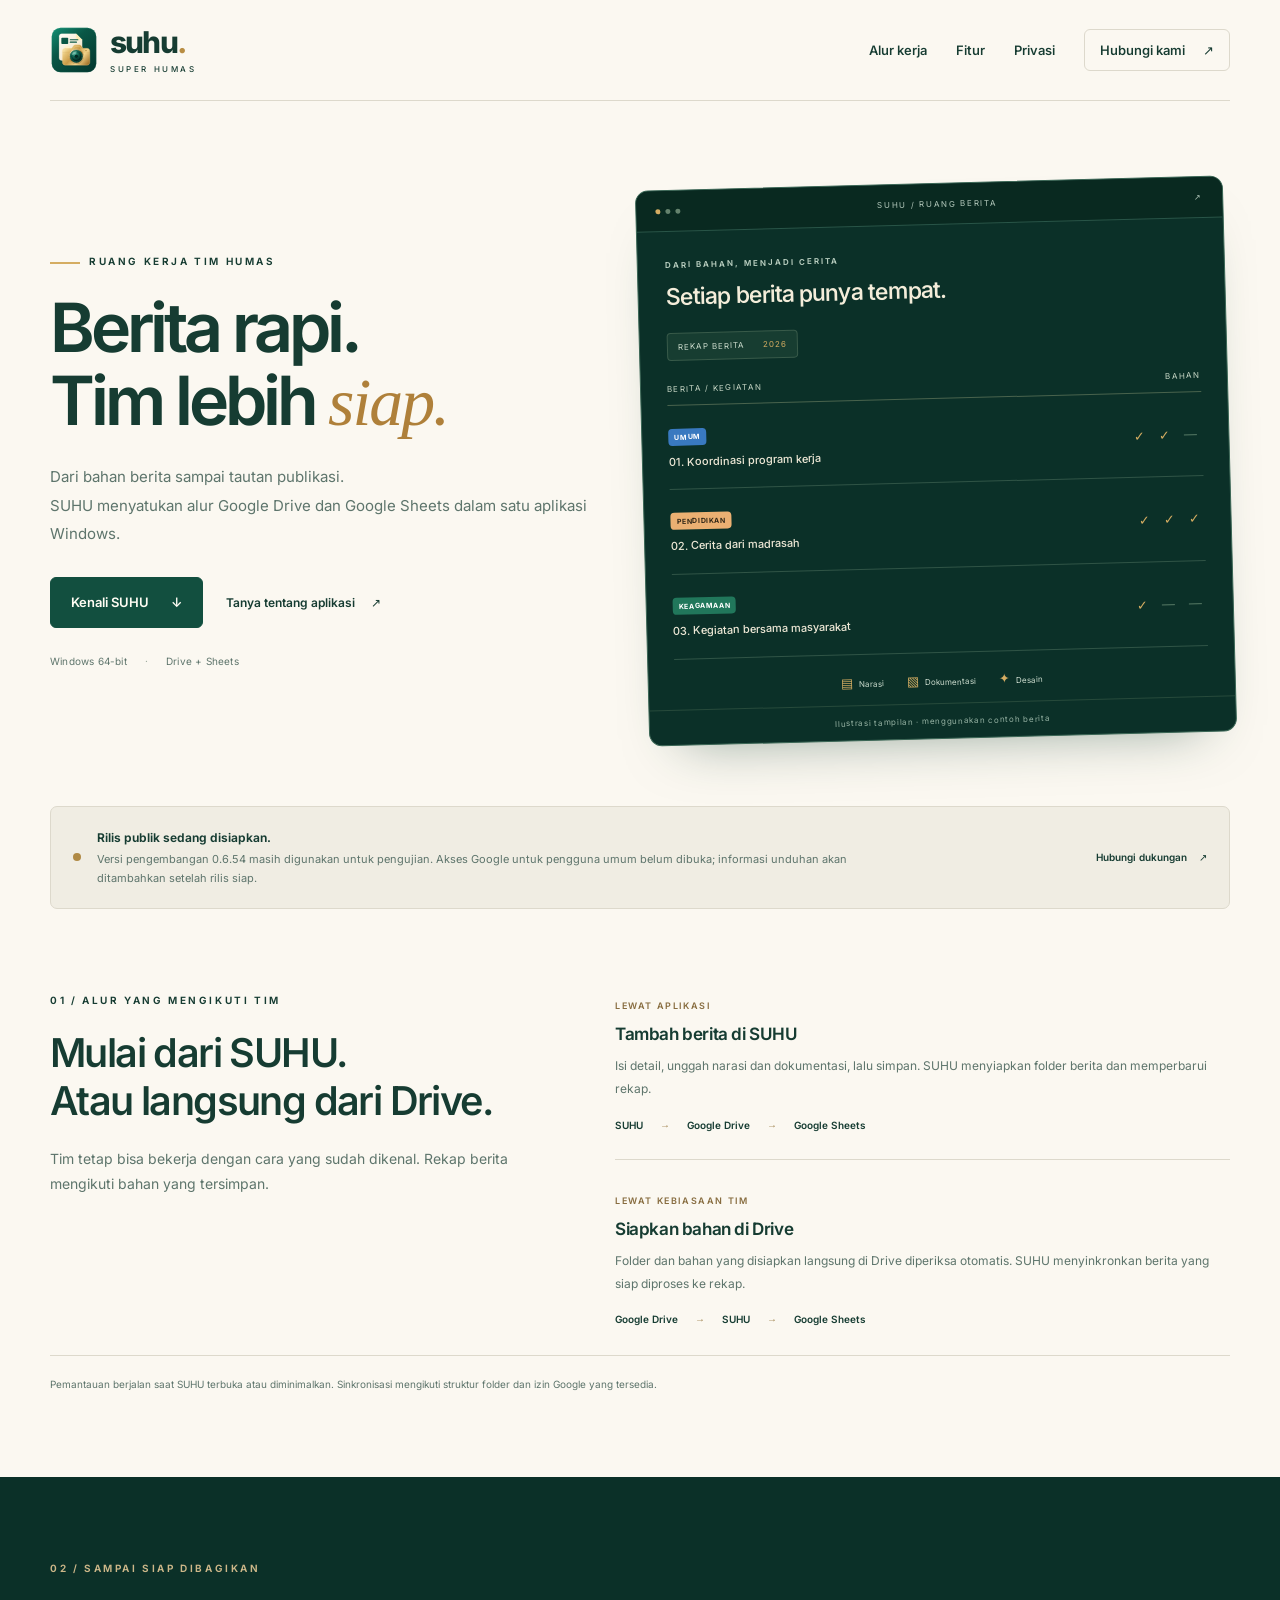
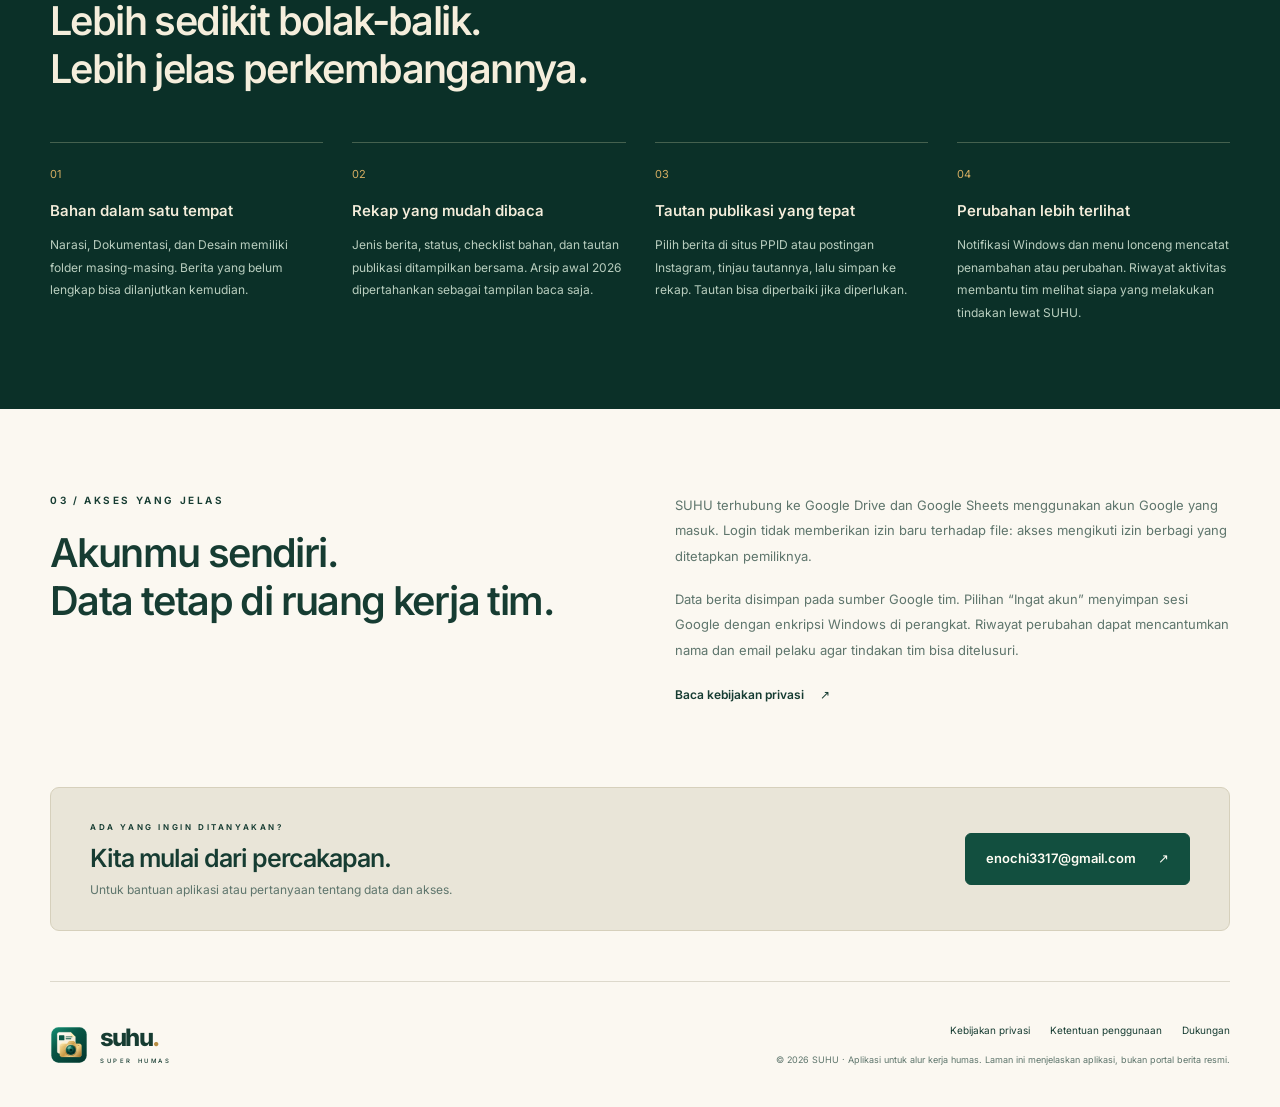
==== suhu/index.html @ 871c23ac "Add SUHU homepage and public privacy information" ====
<!doctype html>
<html lang="id">
<head>
  <meta charset="utf-8"><meta name="viewport" content="width=device-width, initial-scale=1">
  <meta name="description" content="SUHU — Super Humas. Aplikasi Windows untuk mengelola bahan berita, rekap Google Sheets, dan tautan publikasi tim humas.">
  <meta name="theme-color" content="#0b3028"><title>SUHU · Super Humas</title>
  <link rel="icon" href="assets/suhu.svg" type="image/svg+xml"><link rel="stylesheet" href="styles.css">
</head>
<body>
  <a class="skip" href="#main">Lewati ke isi utama</a>
  <header class="site-header wrap">
    <a class="brand" href="./" aria-label="SUHU, halaman utama"><img src="assets/suhu.svg" width="48" height="48" alt=""><span>suhu<span class="gold">.</span><small>SUPER HUMAS</small></span></a>
    <nav aria-label="Menu utama"><a href="#alur">Alur kerja</a><a href="#fitur">Fitur</a><a href="privacy.html">Privasi</a><a class="nav-contact" href="mailto:enochi3317@gmail.com">Hubungi kami <span aria-hidden="true">↗</span></a></nav>
  </header>
  <main id="main">
    <section class="hero wrap">
      <div class="hero-copy"><p class="eyebrow"><span class="tiny-line"></span>RUANG KERJA TIM HUMAS</p><h1>Berita rapi.<br>Tim lebih <em>siap.</em></h1><p class="hero-intro">Dari bahan berita sampai tautan publikasi.<br> SUHU menyatukan alur Google Drive dan Google Sheets dalam satu aplikasi Windows.</p><div class="actions"><a class="button" href="#alur">Kenali SUHU <span aria-hidden="true">↓</span></a><a class="text-link" href="mailto:enochi3317@gmail.com">Tanya tentang aplikasi <span aria-hidden="true">↗</span></a></div><div class="hero-tags"><span>Windows 64-bit</span><span>Drive + Sheets</span></div></div>
      <figure class="workspace-preview" aria-label="Ilustrasi rekap berita SUHU, bukan data kantor">
        <div class="preview-bar"><div><i></i><i></i><i></i></div><span>SUHU / RUANG BERITA</span><span aria-hidden="true">↗</span></div>
        <div class="preview-heading"><p class="eyebrow">DARI BAHAN, MENJADI CERITA</p><h2>Setiap berita punya tempat.</h2><span class="preview-month">REKAP BERITA <b>2026</b></span></div>
        <div class="preview-table"><div class="preview-labels"><span>BERITA / KEGIATAN</span><span>BAHAN</span></div><div class="preview-row"><div><small class="category general">UMUM</small><strong>01. Koordinasi program kerja</strong></div><span class="material-ready" aria-label="Narasi dan dokumentasi tersedia">✓ ✓ <i>—</i></span></div><div class="preview-row"><div><small class="category education">PENDIDIKAN</small><strong>02. Cerita dari madrasah</strong></div><span class="material-ready" aria-label="Semua bahan tersedia">✓ ✓ ✓</span></div><div class="preview-row"><div><small class="category religion">KEAGAMAAN</small><strong>03. Kegiatan bersama masyarakat</strong></div><span class="material-ready" aria-label="Narasi tersedia">✓ <i>— —</i></span></div></div>
        <div class="preview-materials"><span><b aria-hidden="true">▤</b> Narasi</span><span><b aria-hidden="true">▧</b> Dokumentasi</span><span><b aria-hidden="true">✦</b> Desain</span></div><figcaption>Ilustrasi tampilan · menggunakan contoh berita</figcaption>
      </figure>
    </section>
    <section class="release-note wrap" aria-label="Status ketersediaan"><span class="release-dot" aria-hidden="true"></span><div><strong>Rilis publik sedang disiapkan.</strong><p>Versi pengembangan 0.6.54 masih digunakan untuk pengujian. Akses Google untuk pengguna umum belum dibuka; informasi unduhan akan ditambahkan setelah rilis siap.</p></div><a href="mailto:enochi3317@gmail.com">Hubungi dukungan <span aria-hidden="true">↗</span></a></section>
    <section class="workflow section wrap" id="alur"><div class="section-heading"><p class="eyebrow">01 / ALUR YANG MENGIKUTI TIM</p><h2>Mulai dari SUHU.<br>Atau langsung dari Drive.</h2><p>Tim tetap bisa bekerja dengan cara yang sudah dikenal. Rekap berita mengikuti bahan yang tersimpan.</p></div><div class="workflow-paths"><article><span class="path-label">LEWAT APLIKASI</span><h3>Tambah berita di SUHU</h3><p>Isi detail, unggah narasi dan dokumentasi, lalu simpan. SUHU menyiapkan folder berita dan memperbarui rekap.</p><ol class="path"><li>SUHU</li><li>Google Drive</li><li>Google Sheets</li></ol></article><article><span class="path-label">LEWAT KEBIASAAN TIM</span><h3>Siapkan bahan di Drive</h3><p>Folder dan bahan yang disiapkan langsung di Drive diperiksa otomatis. SUHU menyinkronkan berita yang siap diproses ke rekap.</p><ol class="path"><li>Google Drive</li><li>SUHU</li><li>Google Sheets</li></ol></article></div><p class="workflow-footnote">Pemantauan berjalan saat SUHU terbuka atau diminimalkan. Sinkronisasi mengikuti struktur folder dan izin Google yang tersedia.</p></section>
    <section class="features-section" id="fitur"><div class="wrap section"><div class="section-heading"><p class="eyebrow">02 / SAMPAI SIAP DIBAGIKAN</p><h2>Lebih sedikit bolak-balik.<br>Lebih jelas perkembangannya.</h2></div><div class="feature-grid"><article><span class="feature-number">01</span><h3>Bahan dalam satu tempat</h3><p>Narasi, Dokumentasi, dan Desain memiliki folder masing-masing. Berita yang belum lengkap bisa dilanjutkan kemudian.</p></article><article><span class="feature-number">02</span><h3>Rekap yang mudah dibaca</h3><p>Jenis berita, status, checklist bahan, dan tautan publikasi ditampilkan bersama. Arsip awal 2026 dipertahankan sebagai tampilan baca saja.</p></article><article><span class="feature-number">03</span><h3>Tautan publikasi yang tepat</h3><p>Pilih berita di situs PPID atau postingan Instagram, tinjau tautannya, lalu simpan ke rekap. Tautan bisa diperbaiki jika diperlukan.</p></article><article><span class="feature-number">04</span><h3>Perubahan lebih terlihat</h3><p>Notifikasi Windows dan menu lonceng mencatat penambahan atau perubahan. Riwayat aktivitas membantu tim melihat siapa yang melakukan tindakan lewat SUHU.</p></article></div></div></section>
    <section class="privacy-section section wrap"><div><p class="eyebrow">03 / AKSES YANG JELAS</p><h2>Akunmu sendiri.<br>Data tetap di ruang kerja tim.</h2></div><div class="privacy-copy"><p>SUHU terhubung ke Google Drive dan Google Sheets menggunakan akun Google yang masuk. Login tidak memberikan izin baru terhadap file: akses mengikuti izin berbagi yang ditetapkan pemiliknya.</p><p>Data berita disimpan pada sumber Google tim. Pilihan “Ingat akun” menyimpan sesi Google dengan enkripsi Windows di perangkat. Riwayat perubahan dapat mencantumkan nama dan email pelaku agar tindakan tim bisa ditelusuri.</p><a class="text-link" href="privacy.html">Baca kebijakan privasi <span aria-hidden="true">↗</span></a></div></section>
    <section class="contact-section wrap"><div><p class="eyebrow">ADA YANG INGIN DITANYAKAN?</p><h2>Kita mulai dari percakapan.</h2><p>Untuk bantuan aplikasi atau pertanyaan tentang data dan akses.</p></div><a class="button" href="mailto:enochi3317@gmail.com">enochi3317@gmail.com <span aria-hidden="true">↗</span></a></section>
  </main>
  <footer class="site-footer wrap"><a class="brand" href="./"><img src="assets/suhu.svg" width="38" height="38" alt=""><span>suhu<span class="gold">.</span><small>SUPER HUMAS</small></span></a><div><a href="privacy.html">Kebijakan privasi</a><a href="terms.html">Ketentuan penggunaan</a><a href="mailto:enochi3317@gmail.com">Dukungan</a><small>© 2026 SUHU · Aplikasi untuk alur kerja humas. Laman ini menjelaskan aplikasi, bukan portal berita resmi.</small></div></footer>
</body>
</html>
---- suhu/styles.css ----
@font-face{font-family:Inter;src:url('assets/inter-latin.woff2') format('woff2');font-display:swap;font-weight:100 900}
:root{--paper:#fbf8f1;--ink:#163c32;--muted:#5e756c;--green:#124f3f;--deep:#0b3028;--gold:#d5ad62;--line:#ddd9cc;--soft:#f0ede3;font-family:Inter,'Segoe UI',sans-serif;color:var(--ink);background:var(--paper);font-synthesis:none}
*{box-sizing:border-box}html{scroll-behavior:smooth;scroll-padding-top:30px}body{margin:0}a{color:inherit;text-underline-offset:4px}button,a{-webkit-tap-highlight-color:transparent}a:focus-visible{outline:3px solid #b88a30;outline-offset:5px}img{max-width:100%;display:block}.wrap{width:min(1180px,calc(100% - 64px));margin-inline:auto}.skip{position:absolute;top:-100px;left:16px;background:var(--deep);color:white;padding:15px;z-index:5}.skip:focus{top:12px}.site-header{display:flex;align-items:center;justify-content:space-between;padding-block:26px;border-bottom:1px solid var(--line);gap:28px}.brand{text-decoration:none;display:inline-flex;align-items:center;gap:12px;flex-shrink:0}.brand>span{font-weight:780;font-size:30px;letter-spacing:-1.8px;line-height:1}.brand small{display:block;font-size:8px;letter-spacing:2.6px;font-weight:500;margin-top:8px}.gold{color:#b88d43}.site-header nav{display:flex;align-items:center;gap:29px;font-size:13px;font-weight:560}.site-header nav a{text-decoration:none}.site-header nav a:hover,.text-link:hover{color:#9b702e}.nav-contact{border:1px solid var(--line);border-radius:6px;padding:12px 15px}.nav-contact span{margin-left:15px}.hero{display:grid;grid-template-columns:1fr 1.08fr;gap:48px;align-items:center;padding-block:82px 67px}.eyebrow{font-size:10px;font-weight:650;letter-spacing:2.6px;line-height:1.5;margin:0 0 22px}.tiny-line{display:inline-block;width:30px;height:2px;background:var(--gold);vertical-align:middle;margin-right:9px}h1{font-size:clamp(52px,5.3vw,72px);font-weight:620;letter-spacing:-4px;line-height:1.07;margin:0 0 24px}h1 em{font-family:Georgia,serif;font-weight:400;color:#af803a;letter-spacing:-2px}.hero-intro{font-size:15px;line-height:1.9;color:var(--muted);margin:0 0 28px}.actions{display:flex;gap:23px;align-items:center;flex-wrap:wrap}.button{display:inline-flex;align-items:center;justify-content:center;gap:22px;background:var(--green);color:#fffdf4;font-size:13px;line-height:1.5;font-weight:600;border:1px solid var(--green);border-radius:6px;padding:15px 20px;text-decoration:none}.button:hover{background:#083b2e}.text-link{font-weight:600;font-size:12px;text-decoration:none}.text-link span{margin-left:13px}.hero-tags{display:flex;gap:18px;margin-top:27px;font-size:10px;color:var(--muted);letter-spacing:.2px}.hero-tags span+span:before{content:'·';margin-right:18px;color:#9caa9c}.workspace-preview{margin:0;background:var(--deep);border-radius:13px;overflow:hidden;color:#f4edda;border:1px solid #3b6756;box-shadow:0 28px 55px -35px #153f3280;transform:rotate(-1.5deg)}.preview-bar{padding:15px 19px;display:flex;justify-content:space-between;align-items:center;background:#092920;border-bottom:1px solid #295548;font-size:8px;letter-spacing:1.7px;color:#b4c9bc}.preview-bar>div{display:flex;gap:5px}.preview-bar i{width:5px;height:5px;border-radius:50%;background:#64826d}.preview-bar i:first-child{background:var(--gold)}.preview-heading{padding:27px 27px 23px}.preview-heading .eyebrow{font-size:8px;letter-spacing:2px;color:#b8cdbf;margin-bottom:12px}.preview-heading h2{font-size:23px;line-height:1.3;letter-spacing:-.9px;font-weight:540;margin:0 0 20px}.preview-month{display:inline-flex;gap:18px;align-items:center;border:1px solid #385a49;background:#173d31;border-radius:4px;padding:8px 10px;font-size:8px;letter-spacing:1px;color:#cadacb}.preview-month b{font-weight:400;color:var(--gold)}.preview-table{padding-inline:26px}.preview-labels{display:grid;grid-template-columns:1fr 88px;font-size:8px;letter-spacing:1.3px;color:#c7d6c5;border-bottom:1px solid #49634d;padding-bottom:11px}.preview-labels span:last-child{text-align:right}.preview-row{display:grid;grid-template-columns:1fr 88px;align-items:center;border-bottom:1px solid #305446;padding-block:18px;gap:10px}.preview-row strong{display:block;font-size:11px;font-weight:500;line-height:1.6;margin-top:8px;color:#efe9d7}.category{display:inline-block;font-size:7px;letter-spacing:.6px;font-weight:700;padding:4px 6px;border-radius:4px}.general{background:#3979c0;color:#fff}.education{background:#ebb072;color:#352a19}.religion{background:#21775b;color:#fff}.material-ready{color:var(--gold);font-size:13px;letter-spacing:5px;text-align:right;white-space:nowrap}.material-ready i{font-style:normal;color:#547763}.preview-materials{display:flex;justify-content:center;gap:23px;padding:19px 16px 15px;font-size:8px;color:#cbdbcd}.preview-materials b{color:var(--gold);font-size:13px;margin-right:4px}.workspace-preview figcaption{text-align:center;font-size:8px;letter-spacing:.7px;color:#97b3a4;border-top:1px solid #274a3b;padding:12px}.release-note{display:flex;align-items:center;gap:16px;background:var(--soft);padding:19px 22px;border:1px solid var(--line);border-radius:7px}.release-dot{width:8px;height:8px;border-radius:50%;background:#b08a45;flex-shrink:0}.release-note strong{font-size:12px;font-weight:650}.release-note p{font-size:11px;color:var(--muted);line-height:1.8;margin:4px 0 0;max-width:790px}.release-note>a{margin-left:auto;flex-shrink:0;font-size:10px;font-weight:600;text-decoration:none}.release-note>a span{margin-left:9px}.section{padding-block:84px}.section-heading h2,.privacy-section h2{font-size:clamp(28px,3.1vw,40px);font-weight:570;letter-spacing:-1.6px;line-height:1.2;margin:0 0 20px}.section-heading>p:last-child:not(.eyebrow){color:var(--muted);font-size:14px;line-height:1.8;max-width:520px}.workflow{display:grid;grid-template-columns:.9fr 1.1fr;gap:30px 62px}.workflow-paths article+article{border-top:1px solid var(--line);margin-top:28px;padding-top:28px}.path-label{font-size:9px;font-weight:600;letter-spacing:1.6px;color:#876c3f}.workflow h3{font-size:17px;font-weight:620;letter-spacing:-.4px;margin:11px 0}.workflow article p{font-size:12px;line-height:1.9;color:var(--muted);margin:0 0 18px}.path{list-style:none;margin:0;padding:0;display:flex;gap:0;align-items:center;font-size:10px;font-weight:600;flex-wrap:wrap;row-gap:10px}.path li{display:flex;align-items:center}.path li:not(:last-child):after{content:'→';font-weight:400;margin:0 17px;color:#a38855}.workflow-footnote{grid-column:1/-1;margin:0;border-top:1px solid var(--line);padding-top:19px;font-size:10px;line-height:1.8;color:var(--muted)}.features-section{background:var(--deep);color:#f5eedc}.features-section .eyebrow{color:#cdb789}.features-section h2{max-width:710px}.feature-grid{display:grid;grid-template-columns:repeat(4,1fr);gap:29px;margin-top:48px}.feature-grid article{padding-top:19px;border-top:1px solid #45614f}.feature-number{font-size:11px;color:var(--gold)}.feature-grid h3{font-size:15px;font-weight:570;line-height:1.6;margin:17px 0 11px}.feature-grid p{font-size:12px;line-height:1.9;color:#b9cebf;margin:0}.privacy-section{display:grid;grid-template-columns:1fr 1fr;gap:70px}.privacy-copy p{font-size:13px;color:var(--muted);line-height:1.95;margin:0 0 18px}.privacy-copy .text-link{display:inline-block;margin-top:6px}.contact-section{display:flex;align-items:center;justify-content:space-between;gap:30px;background:#e9e5d8;border:1px solid #d6d0bc;border-radius:9px;padding:33px 39px}.contact-section .eyebrow{font-size:8px;margin-bottom:10px}.contact-section h2{font-weight:580;font-size:25px;letter-spacing:-1px;margin:0 0 9px}.contact-section p:not(.eyebrow){font-size:12px;color:var(--muted);margin:0}.site-footer{display:flex;justify-content:space-between;gap:30px;padding-block:39px;margin-top:50px;border-top:1px solid var(--line)}.site-footer .brand>span{font-size:24px}.site-footer .brand small{font-size:6px}.site-footer>div{text-align:right;font-size:10px;line-height:1.8}.site-footer>div a{margin-left:20px;text-decoration:none}.site-footer>div small{display:block;color:var(--muted);font-size:9px;margin-top:13px;max-width:500px}.policy-main{width:min(830px,calc(100% - 64px));margin:70px auto 0}.policy-main h1{font-size:45px;letter-spacing:-2px;margin-bottom:18px}.policy-main .policy-date{font-size:11px;color:var(--muted);margin-bottom:35px}.policy-main .policy-intro{font-size:16px;line-height:1.8;margin-bottom:35px}.policy-main h2{font-size:20px;font-weight:620;letter-spacing:-.4px;margin:35px 0 13px}.policy-main h3{font-size:15px;margin:24px 0 10px}.policy-main p,.policy-main li{font-size:13px;line-height:1.95;color:#536b61}.policy-main ul{padding-left:20px}.policy-main .notice-box{background:var(--soft);border:1px solid var(--line);border-radius:6px;padding:18px 22px;margin-block:25px}.policy-main .notice-box p{margin:0}.policy-main .text-link{display:inline-block;margin-top:27px}.policy-main a{overflow-wrap:anywhere}.policy-footer{margin-top:65px}section[id]{scroll-margin-top:25px}
@media(max-width:980px){.hero{gap:30px;grid-template-columns:1fr 1fr;padding-block:65px 55px}.hero-intro{font-size:13px}.hero-intro br{display:none}.actions{gap:18px}.workspace-preview{transform:none}.preview-heading{padding:22px}.preview-table{padding-inline:22px}.preview-materials{gap:15px}.release-note>a{display:none}.workflow{gap:32px}.feature-grid{grid-template-columns:repeat(2,1fr);gap:35px}.privacy-section{gap:35px}}
@media(max-width:700px){.wrap{width:calc(100% - 40px)}.site-header{padding-block:20px;gap:16px;flex-wrap:wrap}.site-header .brand>span{font-size:27px}.brand img{width:43px;height:43px}.site-header nav{gap:20px;font-size:11px;justify-content:space-between;width:100%;border-top:1px solid var(--line);padding-top:15px}.nav-contact{border:0;padding:0}.nav-contact span{margin-left:5px}.hero{grid-template-columns:1fr;padding-block:45px 35px;gap:40px}.hero-copy .eyebrow{font-size:9px;letter-spacing:2px;margin-bottom:22px}h1{font-size:56px;letter-spacing:-3px}.hero-intro{font-size:14px;max-width:450px;margin-bottom:23px}.hero-tags{margin-top:22px}.workspace-preview{max-width:520px;width:100%;margin:auto}.preview-heading h2{font-size:24px}.preview-row strong{font-size:12px}.preview-month{font-size:9px}.preview-row{padding-block:17px}.preview-materials{font-size:9px;padding-block:20px}.release-note{align-items:flex-start;padding:17px 18px;gap:12px}.release-dot{margin-top:5px}.release-note p{font-size:11px}.section{padding-block:55px}.workflow{grid-template-columns:1fr;gap:28px}.workflow .section-heading>p:last-child{margin-bottom:0}.workflow-footnote{font-size:10px}.workflow h3{font-size:18px}.workflow article p{font-size:13px}.path{font-size:11px}.feature-grid{margin-top:34px;gap:28px 23px}.feature-grid h3{font-size:14px}.feature-grid p{font-size:12px}.privacy-section{grid-template-columns:1fr;gap:12px}.privacy-copy p{font-size:13px}.contact-section{display:block;padding:27px 24px}.contact-section h2{font-size:23px;line-height:1.3}.contact-section p:not(.eyebrow){line-height:1.8}.contact-section .button{margin-top:22px;max-width:100%;font-size:12px;padding:13px 16px}.site-footer{display:block;padding-block:27px;margin-top:40px}.site-footer .brand{margin-bottom:22px}.site-footer>div{text-align:left}.site-footer>div a{margin:0 17px 0 0;display:inline-block}.site-footer>div small{max-width:450px}.policy-main{width:calc(100% - 40px);margin-top:40px}.policy-main h1{font-size:34px;letter-spacing:-1.5px;line-height:1.2}.policy-main .policy-intro{font-size:14px}.policy-main h2{font-size:18px}.policy-main .notice-box{padding:16px}.policy-footer{margin-top:45px}}
@media(max-width:390px){h1{font-size:49px}.hero .actions{gap:17px}.feature-grid{grid-template-columns:1fr}.preview-heading h2{font-size:22px}.preview-row{grid-template-columns:1fr 74px}.preview-labels{grid-template-columns:1fr 74px}.material-ready{font-size:12px;letter-spacing:4px}.preview-materials{gap:12px}.site-header nav{gap:13px;font-size:10px}}
@media(prefers-reduced-motion:reduce){html{scroll-behavior:auto}}
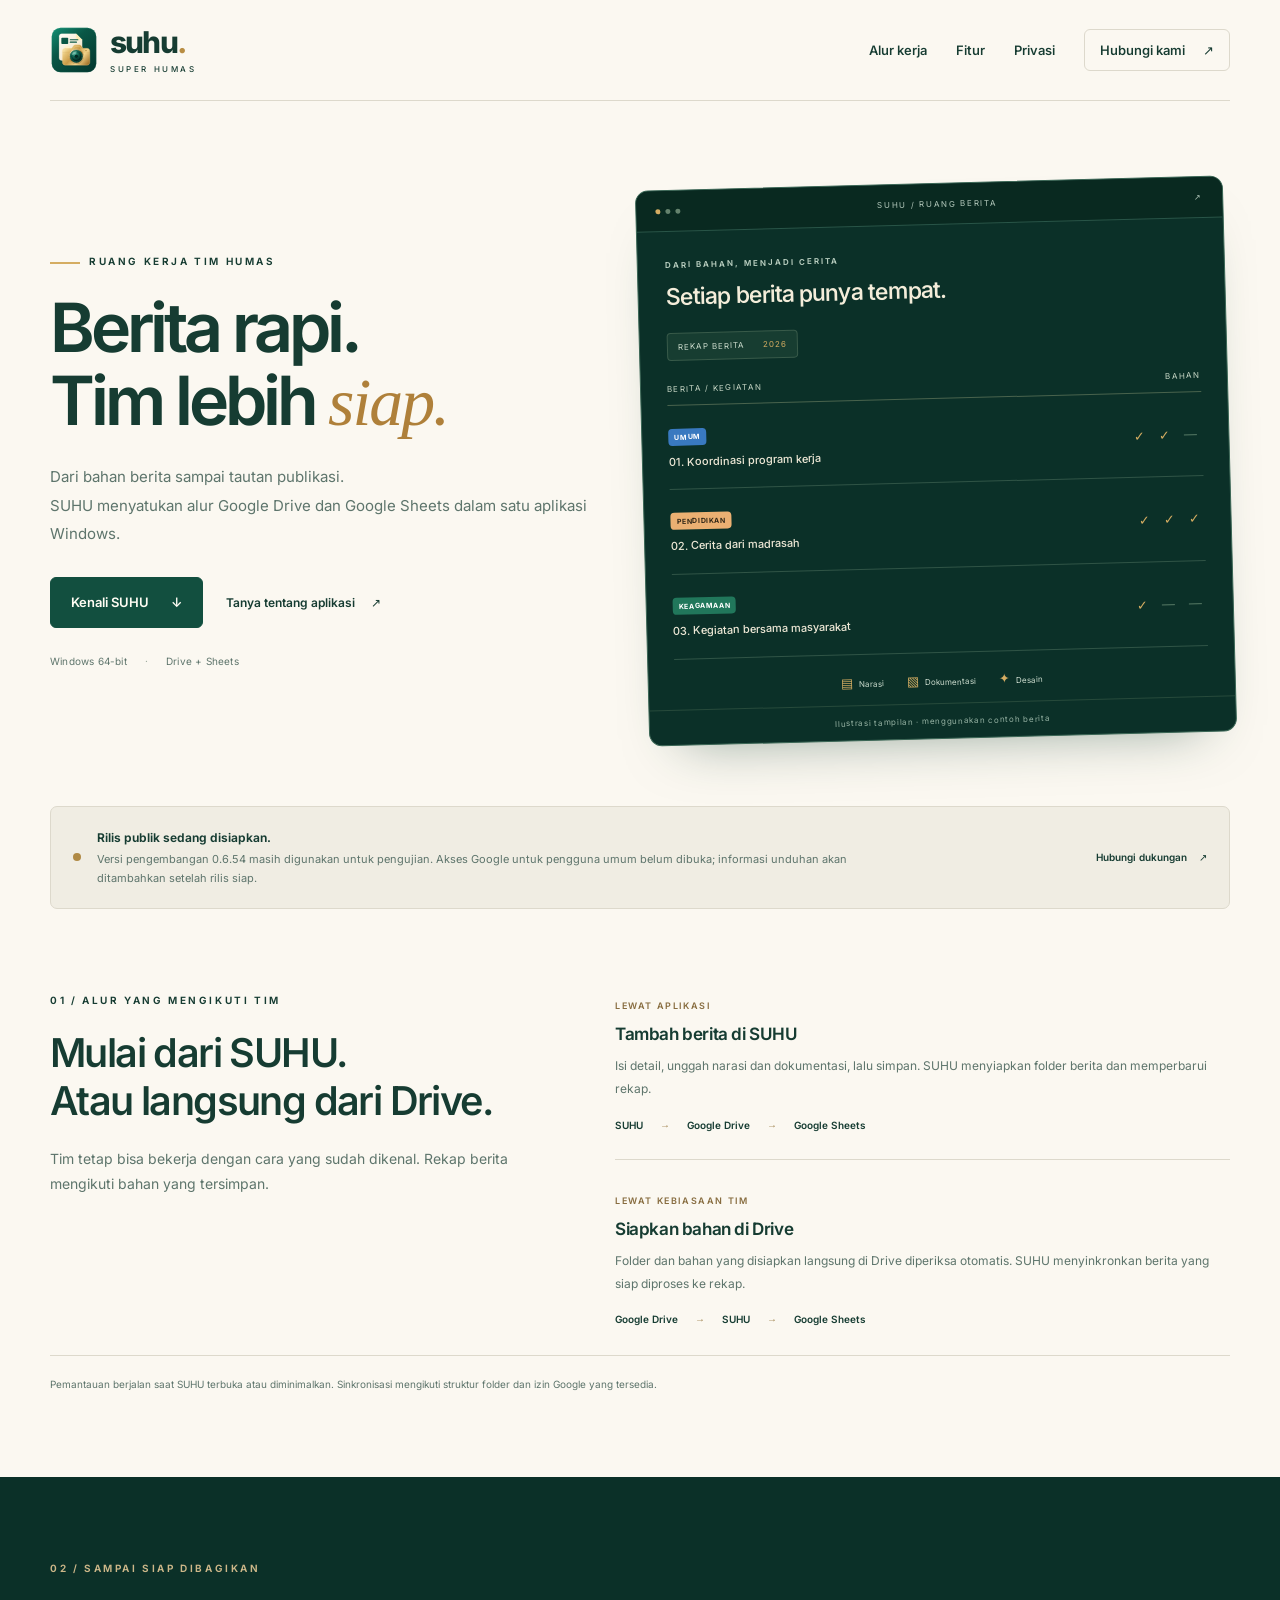
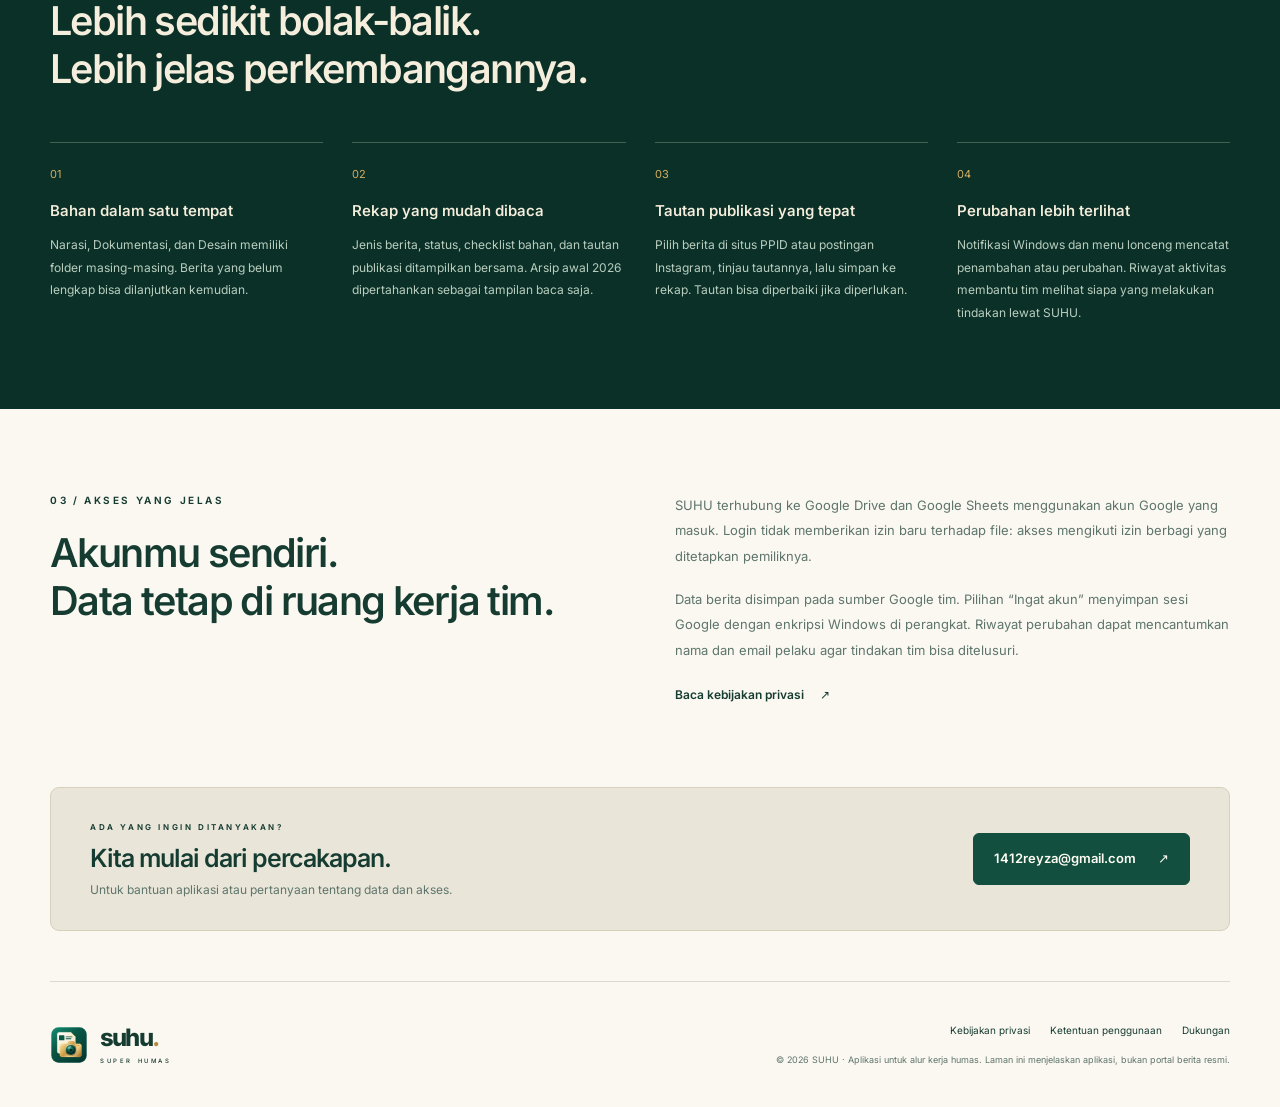
==== commit 9a4457fc: "Use the confirmed SUHU support contact" ====
--- a/suhu/index.html
+++ b/suhu/index.html
@@ -10,11 +10,11 @@
   <a class="skip" href="#main">Lewati ke isi utama</a>
   <header class="site-header wrap">
     <a class="brand" href="./" aria-label="SUHU, halaman utama"><img src="assets/suhu.svg" width="48" height="48" alt=""><span>suhu<span class="gold">.</span><small>SUPER HUMAS</small></span></a>
-    <nav aria-label="Menu utama"><a href="#alur">Alur kerja</a><a href="#fitur">Fitur</a><a href="privacy.html">Privasi</a><a class="nav-contact" href="mailto:enochi3317@gmail.com">Hubungi kami <span aria-hidden="true">↗</span></a></nav>
+    <nav aria-label="Menu utama"><a href="#alur">Alur kerja</a><a href="#fitur">Fitur</a><a href="privacy.html">Privasi</a><a class="nav-contact" href="mailto:1412reyza@gmail.com">Hubungi kami <span aria-hidden="true">↗</span></a></nav>
   </header>
   <main id="main">
     <section class="hero wrap">
-      <div class="hero-copy"><p class="eyebrow"><span class="tiny-line"></span>RUANG KERJA TIM HUMAS</p><h1>Berita rapi.<br>Tim lebih <em>siap.</em></h1><p class="hero-intro">Dari bahan berita sampai tautan publikasi.<br> SUHU menyatukan alur Google Drive dan Google Sheets dalam satu aplikasi Windows.</p><div class="actions"><a class="button" href="#alur">Kenali SUHU <span aria-hidden="true">↓</span></a><a class="text-link" href="mailto:enochi3317@gmail.com">Tanya tentang aplikasi <span aria-hidden="true">↗</span></a></div><div class="hero-tags"><span>Windows 64-bit</span><span>Drive + Sheets</span></div></div>
+      <div class="hero-copy"><p class="eyebrow"><span class="tiny-line"></span>RUANG KERJA TIM HUMAS</p><h1>Berita rapi.<br>Tim lebih <em>siap.</em></h1><p class="hero-intro">Dari bahan berita sampai tautan publikasi.<br> SUHU menyatukan alur Google Drive dan Google Sheets dalam satu aplikasi Windows.</p><div class="actions"><a class="button" href="#alur">Kenali SUHU <span aria-hidden="true">↓</span></a><a class="text-link" href="mailto:1412reyza@gmail.com">Tanya tentang aplikasi <span aria-hidden="true">↗</span></a></div><div class="hero-tags"><span>Windows 64-bit</span><span>Drive + Sheets</span></div></div>
       <figure class="workspace-preview" aria-label="Ilustrasi rekap berita SUHU, bukan data kantor">
         <div class="preview-bar"><div><i></i><i></i><i></i></div><span>SUHU / RUANG BERITA</span><span aria-hidden="true">↗</span></div>
         <div class="preview-heading"><p class="eyebrow">DARI BAHAN, MENJADI CERITA</p><h2>Setiap berita punya tempat.</h2><span class="preview-month">REKAP BERITA <b>2026</b></span></div>
@@ -22,12 +22,12 @@
         <div class="preview-materials"><span><b aria-hidden="true">▤</b> Narasi</span><span><b aria-hidden="true">▧</b> Dokumentasi</span><span><b aria-hidden="true">✦</b> Desain</span></div><figcaption>Ilustrasi tampilan · menggunakan contoh berita</figcaption>
       </figure>
     </section>
-    <section class="release-note wrap" aria-label="Status ketersediaan"><span class="release-dot" aria-hidden="true"></span><div><strong>Rilis publik sedang disiapkan.</strong><p>Versi pengembangan 0.6.54 masih digunakan untuk pengujian. Akses Google untuk pengguna umum belum dibuka; informasi unduhan akan ditambahkan setelah rilis siap.</p></div><a href="mailto:enochi3317@gmail.com">Hubungi dukungan <span aria-hidden="true">↗</span></a></section>
+    <section class="release-note wrap" aria-label="Status ketersediaan"><span class="release-dot" aria-hidden="true"></span><div><strong>Rilis publik sedang disiapkan.</strong><p>Versi pengembangan 0.6.54 masih digunakan untuk pengujian. Akses Google untuk pengguna umum belum dibuka; informasi unduhan akan ditambahkan setelah rilis siap.</p></div><a href="mailto:1412reyza@gmail.com">Hubungi dukungan <span aria-hidden="true">↗</span></a></section>
     <section class="workflow section wrap" id="alur"><div class="section-heading"><p class="eyebrow">01 / ALUR YANG MENGIKUTI TIM</p><h2>Mulai dari SUHU.<br>Atau langsung dari Drive.</h2><p>Tim tetap bisa bekerja dengan cara yang sudah dikenal. Rekap berita mengikuti bahan yang tersimpan.</p></div><div class="workflow-paths"><article><span class="path-label">LEWAT APLIKASI</span><h3>Tambah berita di SUHU</h3><p>Isi detail, unggah narasi dan dokumentasi, lalu simpan. SUHU menyiapkan folder berita dan memperbarui rekap.</p><ol class="path"><li>SUHU</li><li>Google Drive</li><li>Google Sheets</li></ol></article><article><span class="path-label">LEWAT KEBIASAAN TIM</span><h3>Siapkan bahan di Drive</h3><p>Folder dan bahan yang disiapkan langsung di Drive diperiksa otomatis. SUHU menyinkronkan berita yang siap diproses ke rekap.</p><ol class="path"><li>Google Drive</li><li>SUHU</li><li>Google Sheets</li></ol></article></div><p class="workflow-footnote">Pemantauan berjalan saat SUHU terbuka atau diminimalkan. Sinkronisasi mengikuti struktur folder dan izin Google yang tersedia.</p></section>
     <section class="features-section" id="fitur"><div class="wrap section"><div class="section-heading"><p class="eyebrow">02 / SAMPAI SIAP DIBAGIKAN</p><h2>Lebih sedikit bolak-balik.<br>Lebih jelas perkembangannya.</h2></div><div class="feature-grid"><article><span class="feature-number">01</span><h3>Bahan dalam satu tempat</h3><p>Narasi, Dokumentasi, dan Desain memiliki folder masing-masing. Berita yang belum lengkap bisa dilanjutkan kemudian.</p></article><article><span class="feature-number">02</span><h3>Rekap yang mudah dibaca</h3><p>Jenis berita, status, checklist bahan, dan tautan publikasi ditampilkan bersama. Arsip awal 2026 dipertahankan sebagai tampilan baca saja.</p></article><article><span class="feature-number">03</span><h3>Tautan publikasi yang tepat</h3><p>Pilih berita di situs PPID atau postingan Instagram, tinjau tautannya, lalu simpan ke rekap. Tautan bisa diperbaiki jika diperlukan.</p></article><article><span class="feature-number">04</span><h3>Perubahan lebih terlihat</h3><p>Notifikasi Windows dan menu lonceng mencatat penambahan atau perubahan. Riwayat aktivitas membantu tim melihat siapa yang melakukan tindakan lewat SUHU.</p></article></div></div></section>
     <section class="privacy-section section wrap"><div><p class="eyebrow">03 / AKSES YANG JELAS</p><h2>Akunmu sendiri.<br>Data tetap di ruang kerja tim.</h2></div><div class="privacy-copy"><p>SUHU terhubung ke Google Drive dan Google Sheets menggunakan akun Google yang masuk. Login tidak memberikan izin baru terhadap file: akses mengikuti izin berbagi yang ditetapkan pemiliknya.</p><p>Data berita disimpan pada sumber Google tim. Pilihan “Ingat akun” menyimpan sesi Google dengan enkripsi Windows di perangkat. Riwayat perubahan dapat mencantumkan nama dan email pelaku agar tindakan tim bisa ditelusuri.</p><a class="text-link" href="privacy.html">Baca kebijakan privasi <span aria-hidden="true">↗</span></a></div></section>
-    <section class="contact-section wrap"><div><p class="eyebrow">ADA YANG INGIN DITANYAKAN?</p><h2>Kita mulai dari percakapan.</h2><p>Untuk bantuan aplikasi atau pertanyaan tentang data dan akses.</p></div><a class="button" href="mailto:enochi3317@gmail.com">enochi3317@gmail.com <span aria-hidden="true">↗</span></a></section>
+    <section class="contact-section wrap"><div><p class="eyebrow">ADA YANG INGIN DITANYAKAN?</p><h2>Kita mulai dari percakapan.</h2><p>Untuk bantuan aplikasi atau pertanyaan tentang data dan akses.</p></div><a class="button" href="mailto:1412reyza@gmail.com">1412reyza@gmail.com <span aria-hidden="true">↗</span></a></section>
   </main>
-  <footer class="site-footer wrap"><a class="brand" href="./"><img src="assets/suhu.svg" width="38" height="38" alt=""><span>suhu<span class="gold">.</span><small>SUPER HUMAS</small></span></a><div><a href="privacy.html">Kebijakan privasi</a><a href="terms.html">Ketentuan penggunaan</a><a href="mailto:enochi3317@gmail.com">Dukungan</a><small>© 2026 SUHU · Aplikasi untuk alur kerja humas. Laman ini menjelaskan aplikasi, bukan portal berita resmi.</small></div></footer>
+  <footer class="site-footer wrap"><a class="brand" href="./"><img src="assets/suhu.svg" width="38" height="38" alt=""><span>suhu<span class="gold">.</span><small>SUPER HUMAS</small></span></a><div><a href="privacy.html">Kebijakan privasi</a><a href="terms.html">Ketentuan penggunaan</a><a href="mailto:1412reyza@gmail.com">Dukungan</a><small>© 2026 SUHU · Aplikasi untuk alur kerja humas. Laman ini menjelaskan aplikasi, bukan portal berita resmi.</small></div></footer>
 </body>
 </html>
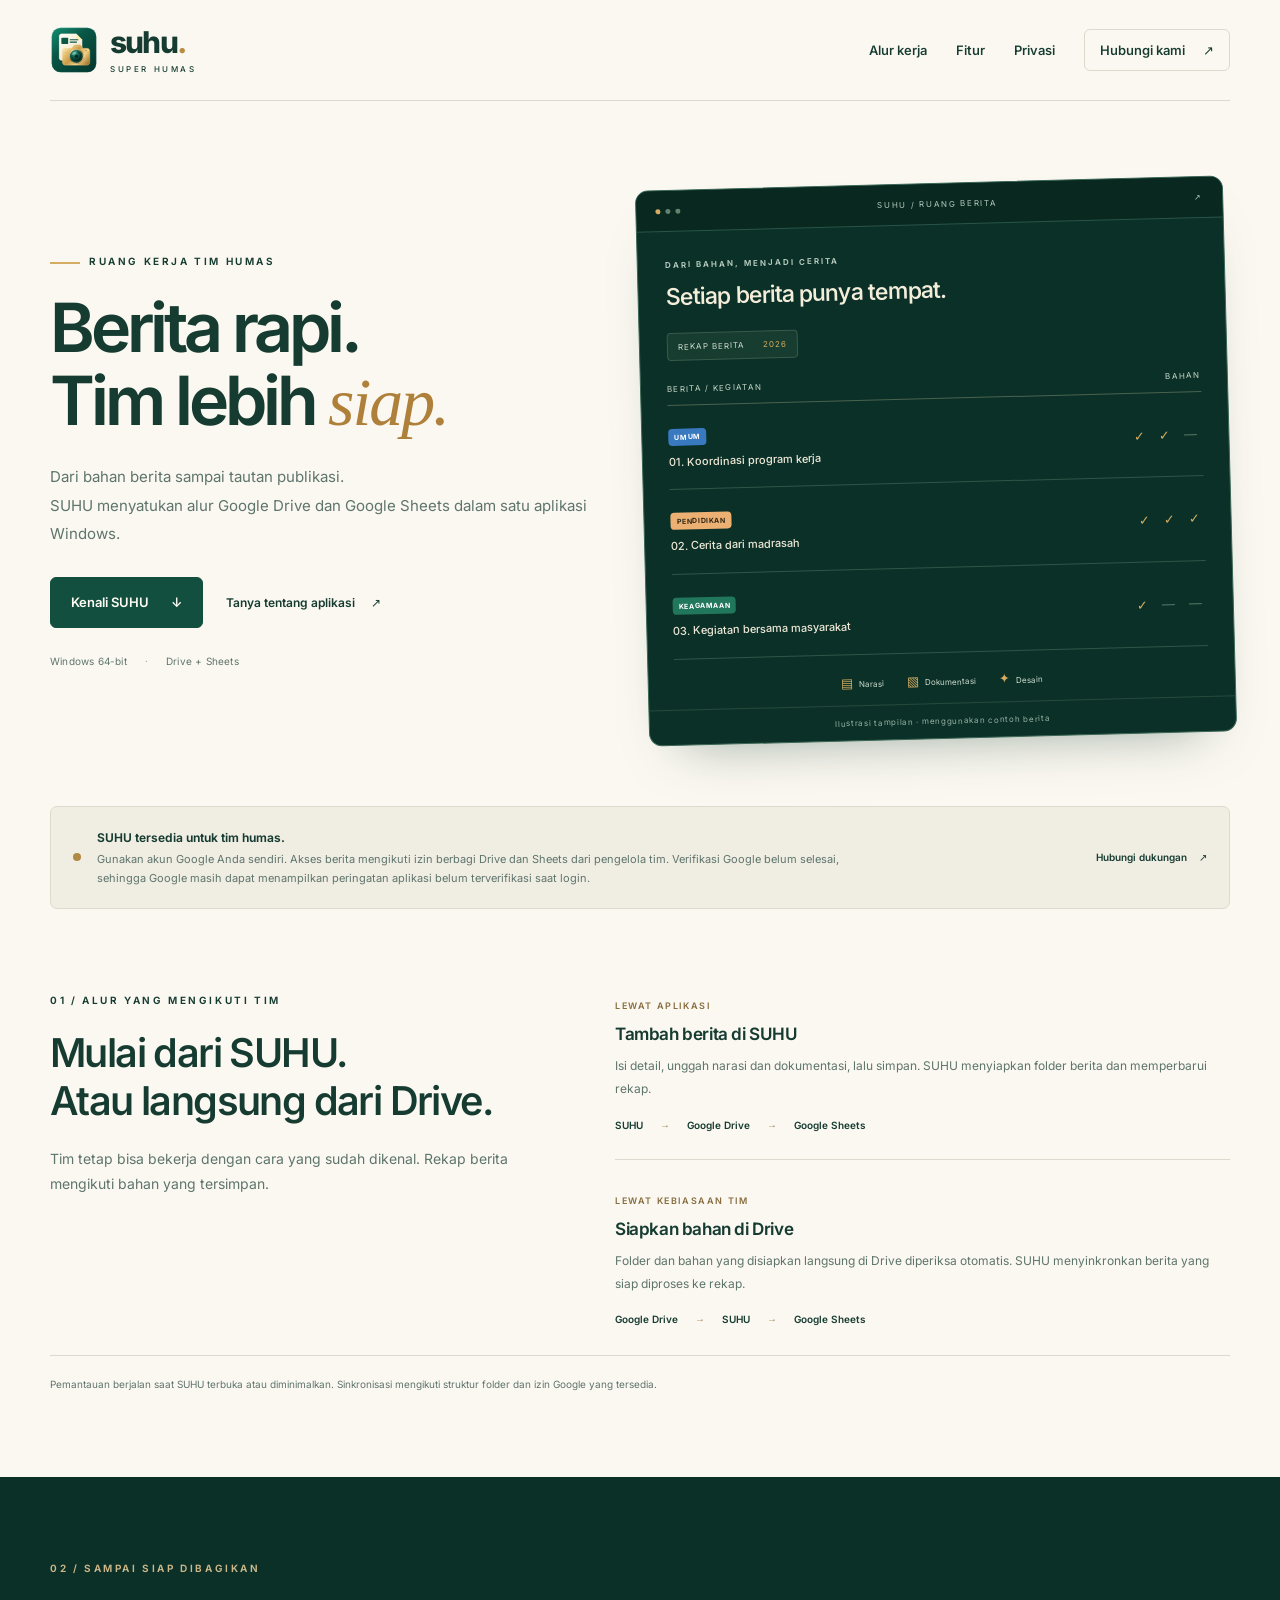
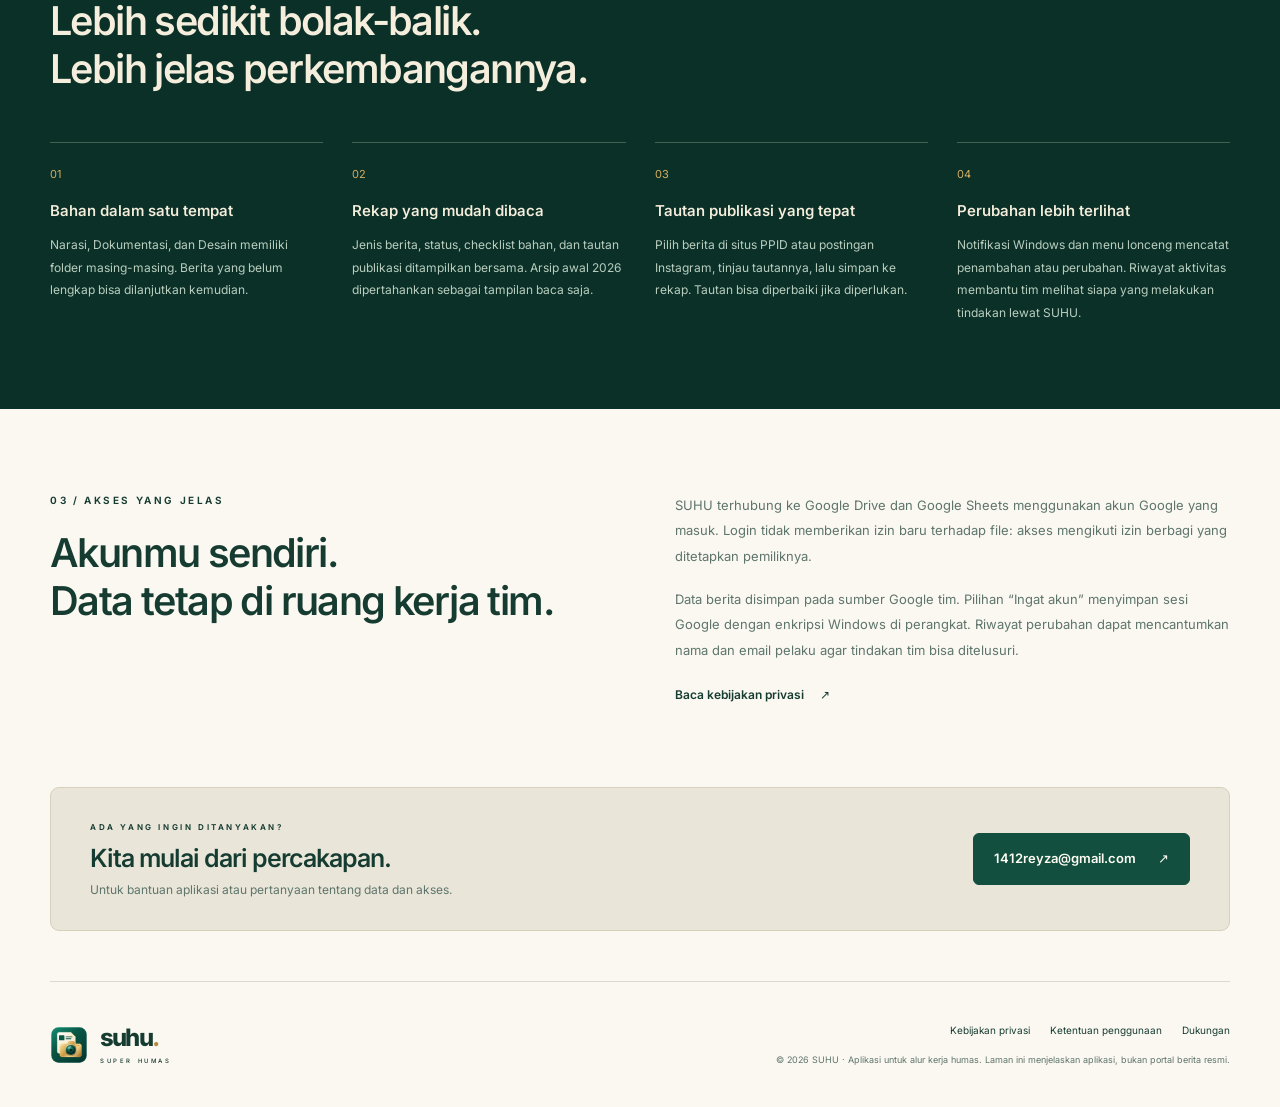
==== commit 85198008: "Correct SUHU availability disclosures for Google review" ====
--- a/suhu/index.html
+++ b/suhu/index.html
@@ -22,7 +22,7 @@
         <div class="preview-materials"><span><b aria-hidden="true">▤</b> Narasi</span><span><b aria-hidden="true">▧</b> Dokumentasi</span><span><b aria-hidden="true">✦</b> Desain</span></div><figcaption>Ilustrasi tampilan · menggunakan contoh berita</figcaption>
       </figure>
     </section>
-    <section class="release-note wrap" aria-label="Status ketersediaan"><span class="release-dot" aria-hidden="true"></span><div><strong>Rilis publik sedang disiapkan.</strong><p>Versi pengembangan 0.6.54 masih digunakan untuk pengujian. Akses Google untuk pengguna umum belum dibuka; informasi unduhan akan ditambahkan setelah rilis siap.</p></div><a href="mailto:1412reyza@gmail.com">Hubungi dukungan <span aria-hidden="true">↗</span></a></section>
+    <section class="release-note wrap" aria-label="Status ketersediaan"><span class="release-dot" aria-hidden="true"></span><div><strong>SUHU tersedia untuk tim humas.</strong><p>Gunakan akun Google Anda sendiri. Akses berita mengikuti izin berbagi Drive dan Sheets dari pengelola tim. Verifikasi Google belum selesai, sehingga Google masih dapat menampilkan peringatan aplikasi belum terverifikasi saat login.</p></div><a href="mailto:1412reyza@gmail.com">Hubungi dukungan <span aria-hidden="true">↗</span></a></section>
     <section class="workflow section wrap" id="alur"><div class="section-heading"><p class="eyebrow">01 / ALUR YANG MENGIKUTI TIM</p><h2>Mulai dari SUHU.<br>Atau langsung dari Drive.</h2><p>Tim tetap bisa bekerja dengan cara yang sudah dikenal. Rekap berita mengikuti bahan yang tersimpan.</p></div><div class="workflow-paths"><article><span class="path-label">LEWAT APLIKASI</span><h3>Tambah berita di SUHU</h3><p>Isi detail, unggah narasi dan dokumentasi, lalu simpan. SUHU menyiapkan folder berita dan memperbarui rekap.</p><ol class="path"><li>SUHU</li><li>Google Drive</li><li>Google Sheets</li></ol></article><article><span class="path-label">LEWAT KEBIASAAN TIM</span><h3>Siapkan bahan di Drive</h3><p>Folder dan bahan yang disiapkan langsung di Drive diperiksa otomatis. SUHU menyinkronkan berita yang siap diproses ke rekap.</p><ol class="path"><li>Google Drive</li><li>SUHU</li><li>Google Sheets</li></ol></article></div><p class="workflow-footnote">Pemantauan berjalan saat SUHU terbuka atau diminimalkan. Sinkronisasi mengikuti struktur folder dan izin Google yang tersedia.</p></section>
     <section class="features-section" id="fitur"><div class="wrap section"><div class="section-heading"><p class="eyebrow">02 / SAMPAI SIAP DIBAGIKAN</p><h2>Lebih sedikit bolak-balik.<br>Lebih jelas perkembangannya.</h2></div><div class="feature-grid"><article><span class="feature-number">01</span><h3>Bahan dalam satu tempat</h3><p>Narasi, Dokumentasi, dan Desain memiliki folder masing-masing. Berita yang belum lengkap bisa dilanjutkan kemudian.</p></article><article><span class="feature-number">02</span><h3>Rekap yang mudah dibaca</h3><p>Jenis berita, status, checklist bahan, dan tautan publikasi ditampilkan bersama. Arsip awal 2026 dipertahankan sebagai tampilan baca saja.</p></article><article><span class="feature-number">03</span><h3>Tautan publikasi yang tepat</h3><p>Pilih berita di situs PPID atau postingan Instagram, tinjau tautannya, lalu simpan ke rekap. Tautan bisa diperbaiki jika diperlukan.</p></article><article><span class="feature-number">04</span><h3>Perubahan lebih terlihat</h3><p>Notifikasi Windows dan menu lonceng mencatat penambahan atau perubahan. Riwayat aktivitas membantu tim melihat siapa yang melakukan tindakan lewat SUHU.</p></article></div></div></section>
     <section class="privacy-section section wrap"><div><p class="eyebrow">03 / AKSES YANG JELAS</p><h2>Akunmu sendiri.<br>Data tetap di ruang kerja tim.</h2></div><div class="privacy-copy"><p>SUHU terhubung ke Google Drive dan Google Sheets menggunakan akun Google yang masuk. Login tidak memberikan izin baru terhadap file: akses mengikuti izin berbagi yang ditetapkan pemiliknya.</p><p>Data berita disimpan pada sumber Google tim. Pilihan “Ingat akun” menyimpan sesi Google dengan enkripsi Windows di perangkat. Riwayat perubahan dapat mencantumkan nama dan email pelaku agar tindakan tim bisa ditelusuri.</p><a class="text-link" href="privacy.html">Baca kebijakan privasi <span aria-hidden="true">↗</span></a></div></section>
